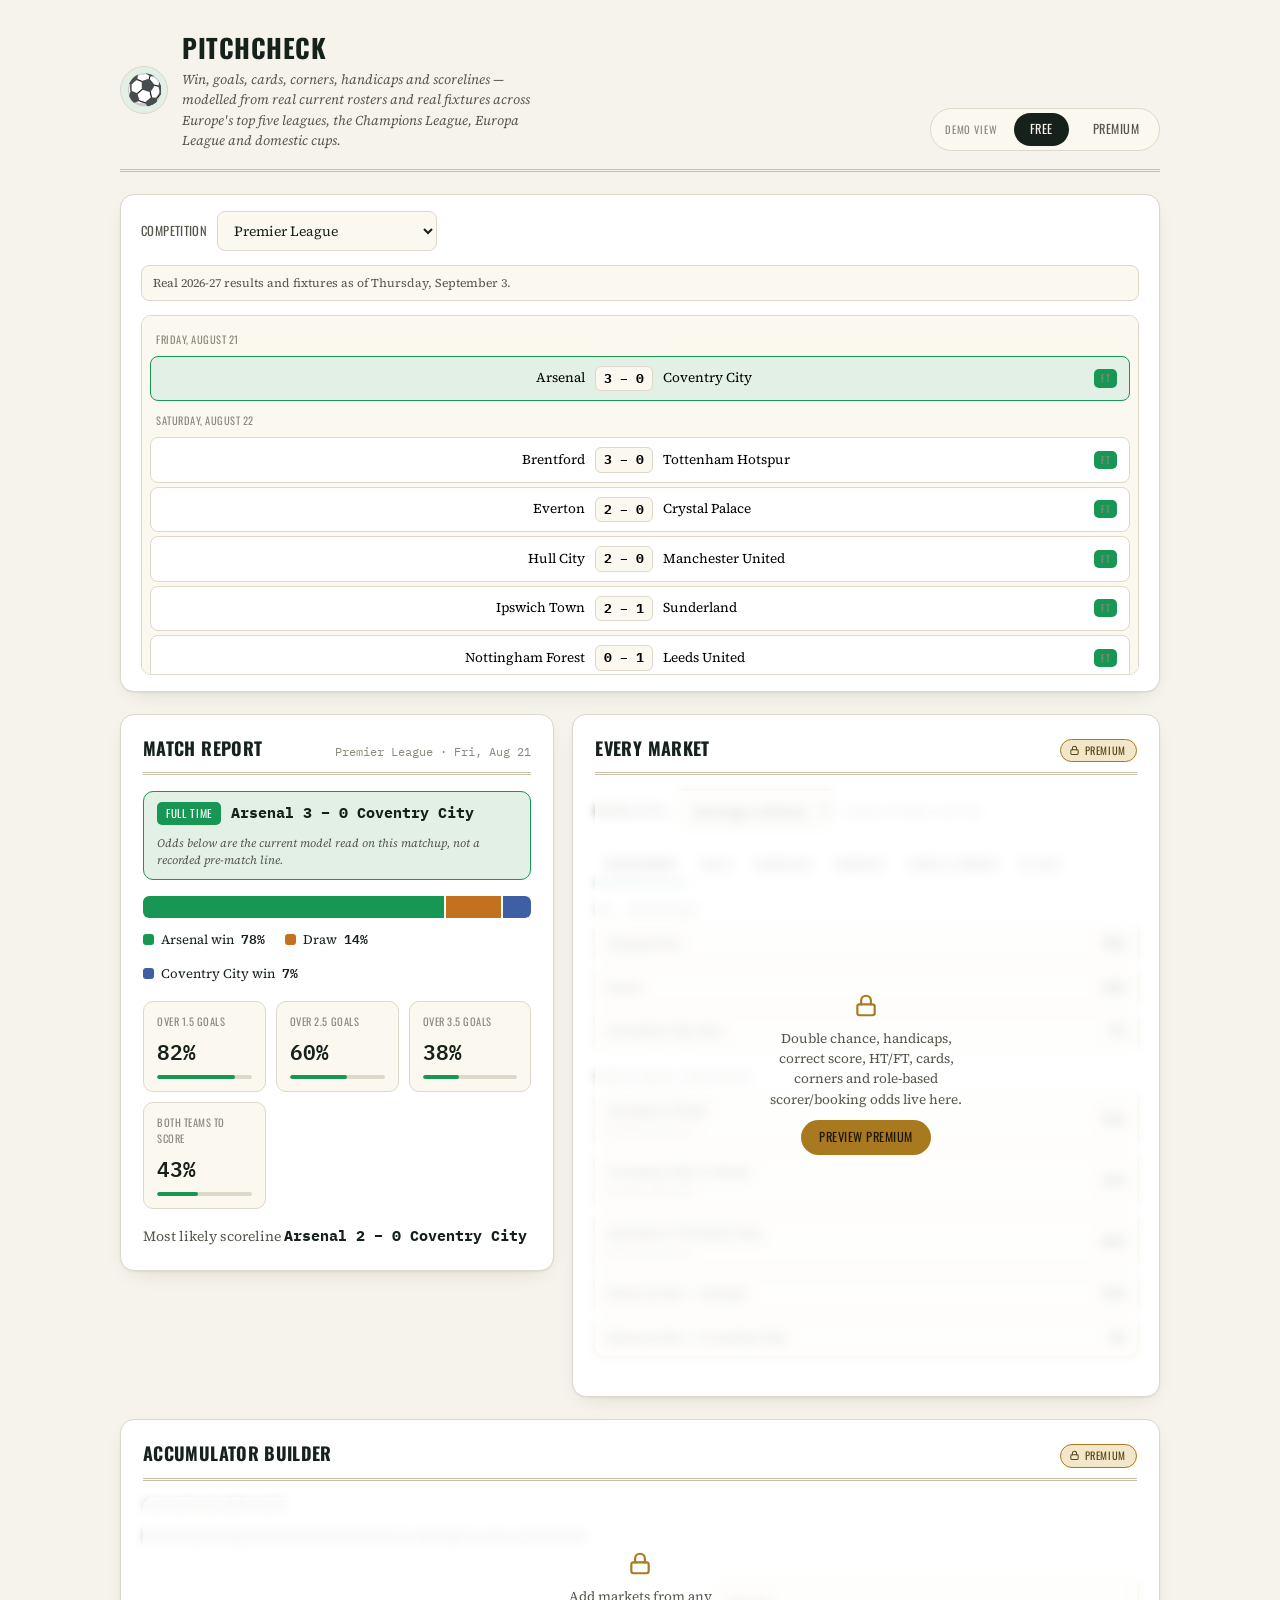
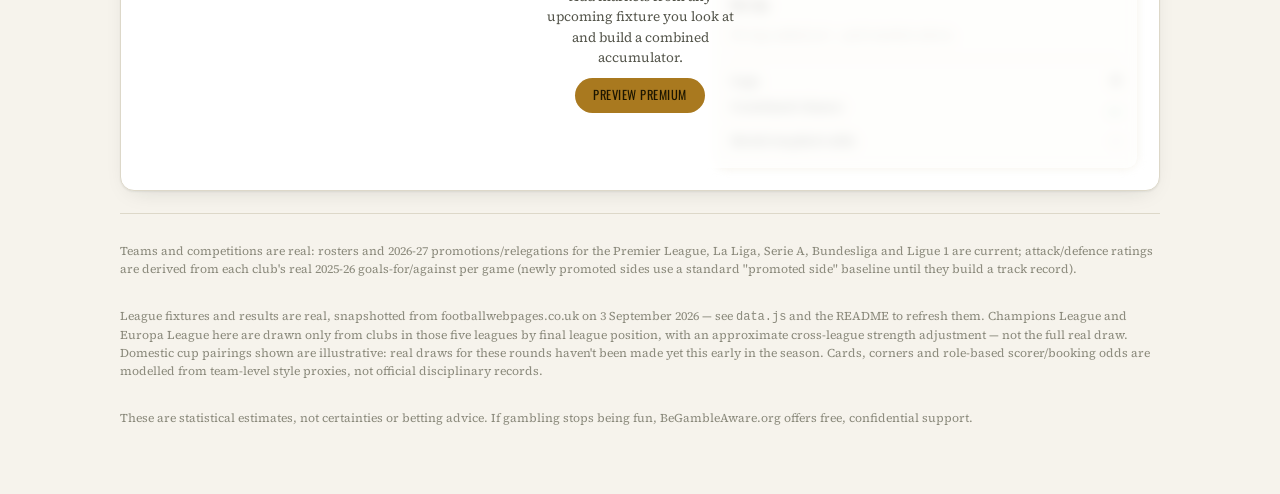
==== index.html @ 79cfc716 "Add files via upload" ====
<!doctype html>
<html lang="en">
<head>
<meta charset="utf-8">
<meta name="viewport" content="width=device-width, initial-scale=1">
<title>PitchCheck — real fixtures, modelled odds</title>
<meta name="description" content="Win, goals, cards, corners, handicaps and scorelines modelled on real current rosters and real fixtures across Europe's top five leagues, the Champions League, Europa League and domestic cups.">
<link rel="icon" href="data:image/svg+xml,<svg xmlns=%22http://www.w3.org/2000/svg%22 viewBox=%220 0 100 100%22><text y=%22.9em%22 font-size=%2290%22>⚽</text></svg>">
<link rel="stylesheet" href="styles.css">
</head>
<body>
<div class="page" data-tier="free">

  <header class="masthead">
    <div class="brand">
      <span class="brand-mark" aria-hidden="true">⚽</span>
      <div>
        <h1>PitchCheck</h1>
        <p class="tagline">Win, goals, cards, corners, handicaps and scorelines — modelled from real current rosters and real fixtures across Europe's top five leagues, the Champions League, Europa League and domestic cups.</p>
      </div>
    </div>
    <div class="tier-toggle" role="group" aria-label="Demo view">
      <span class="tier-toggle-label">Demo view</span>
      <button class="tier-btn" data-set-tier="free" aria-pressed="true">Free</button>
      <button class="tier-btn" data-set-tier="premium" aria-pressed="false">Premium</button>
    </div>
  </header>

  <section class="picker">
    <div class="comp-row">
      <label for="compSelect">Competition</label>
      <select class="comp-select" id="compSelect"></select>
    </div>
    <div class="comp-note" id="compNote"></div>

    <div id="matchListWrap">
      <div class="match-list" id="matchList"></div>
    </div>

    <div id="teamPickWrap">
      <div class="matchup-row">
        <select class="team-select" id="homeSelect"></select>
        <span class="vs-mark">vs</span>
        <select class="team-select" id="awaySelect"></select>
        <button class="swap-btn" id="swapBtn" type="button" aria-label="Swap home and away">
          <svg viewBox="0 0 24 24" fill="none" stroke="currentColor" stroke-width="2" stroke-linecap="round" stroke-linejoin="round"><path d="M7 7h13l-4-4M17 17H4l4 4"/></svg>
        </button>
      </div>
      <div class="rivalry-row" id="rivalryRow"></div>
    </div>
  </section>

  <main class="layout">
    <section class="panel panel-free" aria-labelledby="free-heading">
      <div class="panel-head">
        <h2 id="free-heading">Match Report</h2>
        <span class="panel-sub" id="freeSub"></span>
      </div>

      <div class="result-banner" id="resultBanner"></div>

      <div class="wdl-bar" id="wdlBar"></div>
      <ul class="wdl-legend" id="wdlLegend"></ul>

      <div class="stat-tiles" id="goalsTiles"></div>

      <p class="likely-score">Most likely scoreline <strong id="likelyScore">—</strong></p>
    </section>

    <section class="panel panel-premium" aria-labelledby="premium-heading">
      <div class="panel-head">
        <h2 id="premium-heading">Every Market</h2>
        <span class="badge-premium">
          <svg viewBox="0 0 24 24" fill="none" stroke="currentColor" stroke-width="2.2" stroke-linecap="round" stroke-linejoin="round"><rect x="4" y="10.5" width="16" height="10" rx="2"/><path d="M7.5 10.5V7a4.5 4.5 0 0 1 9 0v3.5"/></svg>
          Premium
        </span>
      </div>

      <div class="gate-wrap">
        <div class="gate-overlay">
          <svg viewBox="0 0 24 24" fill="none" stroke="currentColor" stroke-width="2" stroke-linecap="round" stroke-linejoin="round"><rect x="4" y="10.5" width="16" height="10" rx="2"/><path d="M7.5 10.5V7a4.5 4.5 0 0 1 9 0v3.5"/></svg>
          <p>Double chance, handicaps, correct score, HT/FT, cards, corners and role-based scorer/booking odds live here.</p>
          <button class="tier-btn" data-set-tier="premium" aria-pressed="false">Preview premium</button>
        </div>

        <div class="gate-content">
          <div class="field-row">
            <label for="refSelect">Referee style</label>
            <select id="refSelect"></select>
            <span class="ref-hint" id="refHint"></span>
          </div>

          <div class="market-tabs" id="marketTabs" role="tablist"></div>

          <div class="market-panel active" data-panel="result">
            <p class="section-label">1X2 — match result</p>
            <ul class="mini-list" id="mrResult"></ul>
            <p class="section-label">Double chance &amp; draw no bet</p>
            <ul class="mini-list" id="mrDouble"></ul>
          </div>

          <div class="market-panel" data-panel="goals">
            <p class="section-label">Total goals</p>
            <p class="section-note">Under X.5 is 100% minus the Over figure shown.</p>
            <ul class="mini-list" id="mrGoals"></ul>
            <p class="section-label">Both teams to score</p>
            <ul class="mini-list" id="mrBtts"></ul>
            <p class="section-label">Team &amp; clean-sheet markets</p>
            <ul class="mini-list" id="mrTeamGoals"></ul>
          </div>

          <div class="market-panel" data-panel="scorelines">
            <p class="section-label">Correct score</p>
            <ol class="score-list" id="scoreList"></ol>
            <p class="section-label">Half-time / full-time</p>
            <table class="data-table" id="htftTable"></table>
            <p class="section-label">Scoreline grid</p>
            <div class="heatmap" id="heatmap"></div>
          </div>

          <div class="market-panel" data-panel="handicap">
            <p class="section-label">Asian handicap — home team line</p>
            <table class="data-table" id="hcapTable"></table>
          </div>

          <div class="market-panel" data-panel="cardscorners">
            <p class="section-label">Match cards</p>
            <div class="stat-tiles" id="cardsTiles"></div>
            <p class="section-label">Match corners</p>
            <div class="stat-tiles" id="cornersTiles"></div>
          </div>

          <div class="market-panel" data-panel="players">
            <p class="section-label">By role</p>
            <p class="section-note">Modelled per position from each side's expected goals and cards — not tied to named individuals.</p>
            <table class="data-table">
              <thead><tr><th>Role</th><th>Team</th><th style="text-align:right;">To score</th><th style="text-align:right;">Booked</th></tr></thead>
              <tbody id="playersBody"></tbody>
            </table>
          </div>
        </div>
      </div>
    </section>
  </main>

  <section class="panel acca" aria-labelledby="acca-heading">
    <div class="panel-head">
      <h2 id="acca-heading">Accumulator Builder</h2>
      <span class="badge-premium">
        <svg viewBox="0 0 24 24" fill="none" stroke="currentColor" stroke-width="2.2" stroke-linecap="round" stroke-linejoin="round"><rect x="4" y="10.5" width="16" height="10" rx="2"/><path d="M7.5 10.5V7a4.5 4.5 0 0 1 9 0v3.5"/></svg>
        Premium
      </span>
    </div>

    <div class="gate-wrap">
      <div class="gate-overlay">
        <svg viewBox="0 0 24 24" fill="none" stroke="currentColor" stroke-width="2" stroke-linecap="round" stroke-linejoin="round"><rect x="4" y="10.5" width="16" height="10" rx="2"/><path d="M7.5 10.5V7a4.5 4.5 0 0 1 9 0v3.5"/></svg>
        <p>Add markets from any upcoming fixture you look at and build a combined accumulator.</p>
        <button class="tier-btn" data-set-tier="premium" aria-pressed="false">Preview premium</button>
      </div>

      <div class="gate-content">
        <p class="section-label" id="accaCurrentLabel">Add from the current matchup</p>
        <p class="acca-played-notice" id="accaPlayedNotice"></p>
        <div class="acca-add-row" id="accaMarkets"></div>
        <div class="acca-layout">
          <div></div>
          <div class="slip">
            <h4>Bet slip</h4>
            <ul class="slip-legs" id="slipLegs"><li class="empty">No legs added yet — pick markets above.</li></ul>
            <div class="slip-result">
              <div class="row"><span>Legs</span><span class="v mono" id="slipCount">0</span></div>
              <div class="row big"><span>Combined chance</span><span class="v mono" id="slipCombined">—</span></div>
              <div class="row"><span>Model-implied odds</span><span class="v mono" id="slipOdds">—</span></div>
            </div>
            <p class="slip-note" id="slipNote">Two or more legs from the same match aren't independent events — treat the combined figure as indicative only.</p>
          </div>
        </div>
      </div>
    </div>
  </section>

  <footer class="site-footer">
    <p>Teams and competitions are real: rosters and 2026-27 promotions/relegations for the Premier League, La Liga, Serie A, Bundesliga and Ligue 1 are current; attack/defence ratings are derived from each club's real 2025-26 goals-for/against per game (newly promoted sides use a standard "promoted side" baseline until they build a track record).</p>
    <p>League fixtures and results are real, snapshotted from footballwebpages.co.uk on 3 September 2026 — see <code>data.js</code> and the README to refresh them. Champions League and Europa League here are drawn only from clubs in those five leagues by final league position, with an approximate cross-league strength adjustment — not the full real draw. Domestic cup pairings shown are illustrative: real draws for these rounds haven't been made yet this early in the season. Cards, corners and role-based scorer/booking odds are modelled from team-level style proxies, not official disciplinary records.</p>
    <p>These are statistical estimates, not certainties or betting advice. If gambling stops being fun, BeGambleAware.org offers free, confidential support.</p>
  </footer>

</div>

<script src="data.js"></script>
<script src="app.js"></script>
</body>
</html>
---- styles.css ----
@import url('https://fonts.googleapis.com/css2?family=Oswald:wght@400;500;600;700&family=Source+Serif+4:ital,wght@0,400;0,600;1,400&family=IBM+Plex+Mono:wght@400;500;600&display=swap');

:root{
  color-scheme: light;
  --bg: #F6F3EC;
  --surface: #FFFFFF;
  --surface-2: #FBF8F0;
  --ink: #17211B;
  --ink-secondary: #55564C;
  --ink-muted: #8B8A7C;
  --hairline: #DDD8C9;
  --hairline-strong: #C7C1AC;
  --accent: #189653;
  --accent-tint: #E2F0E6;
  --draw: #C4711F;
  --away: #3E5FA3;
  --premium: #A9791F;
  --premium-tint: #F3E7C9;
  --premium-ink: #5B4415;
  --heat-lo: #EEF6EE;
  --heat-hi: #1F6B44;
  --shadow: 0 1px 2px rgba(23,33,27,0.06), 0 8px 24px -12px rgba(23,33,27,0.18);
  --focus: #1F6B44;
}
@media (prefers-color-scheme: dark){
  :root:not([data-theme="light"]){
    color-scheme: dark;
    --bg: #14170F;
    --surface: #1B1F17;
    --surface-2: #20251A;
    --ink: #F3F1E6;
    --ink-secondary: #C7C4B2;
    --ink-muted: #8F8D7E;
    --hairline: #33372B;
    --hairline-strong: #454A38;
    --accent: #2AA167;
    --accent-tint: #1D3323;
    --draw: #CE7A2E;
    --away: #6E90D6;
    --premium: #D9A64B;
    --premium-tint: #2E2712;
    --premium-ink: #EAD08C;
    --heat-lo: #1E3324;
    --heat-hi: #86E0A8;
    --shadow: 0 1px 2px rgba(0,0,0,0.4), 0 8px 24px -12px rgba(0,0,0,0.6);
    --focus: #6FDB9B;
  }
}
:root[data-theme="dark"]{
  color-scheme: dark;
  --bg: #14170F;
  --surface: #1B1F17;
  --surface-2: #20251A;
  --ink: #F3F1E6;
  --ink-secondary: #C7C4B2;
  --ink-muted: #8F8D7E;
  --hairline: #33372B;
  --hairline-strong: #454A38;
  --accent: #2AA167;
  --accent-tint: #1D3323;
  --draw: #CE7A2E;
  --away: #6E90D6;
  --premium: #D9A64B;
  --premium-tint: #2E2712;
  --premium-ink: #EAD08C;
  --heat-lo: #1E3324;
  --heat-hi: #86E0A8;
  --shadow: 0 1px 2px rgba(0,0,0,0.4), 0 8px 24px -12px rgba(0,0,0,0.6);
  --focus: #6FDB9B;
}

*{box-sizing:border-box;}
html,body{ background: var(--bg); }
body{
  color: var(--ink);
  font-family: 'Source Serif 4', Georgia, 'Times New Roman', serif;
  line-height: 1.5;
  margin: 0;
}
.mono{
  font-family: 'IBM Plex Mono', ui-monospace, SFMono-Regular, Menlo, monospace;
  font-variant-numeric: tabular-nums;
}
h1,h2,h3, .display{
  font-family: 'Oswald', 'Arial Narrow', sans-serif;
  text-transform: uppercase;
  letter-spacing: 0.02em;
  text-wrap: balance;
  color: var(--ink);
  margin: 0;
}
button, select{ font: inherit; }
a{ color: var(--accent); }

.page{
  max-width: 1080px;
  margin: 0 auto;
  padding: 28px 20px 56px;
  display: flex;
  flex-direction: column;
  gap: 22px;
}

/* ---------- Masthead ---------- */
.masthead{
  display:flex;
  justify-content: space-between;
  align-items: flex-end;
  gap: 20px;
  flex-wrap: wrap;
  padding-bottom: 18px;
  border-bottom: 3px double var(--hairline-strong);
}
.brand{ display:flex; align-items:center; gap:14px; }
.brand-mark{
  font-size: 30px;
  line-height:1;
  width: 48px; height:48px;
  border-radius: 50%;
  background: var(--accent-tint);
  display:grid; place-items:center;
  border: 1.5px solid var(--hairline);
}
.brand h1{ font-size: 26px; font-weight:700; }
.tagline{
  margin: 3px 0 0;
  font-size: 13.5px;
  color: var(--ink-secondary);
  font-style: italic;
  max-width: 50ch;
}

.tier-toggle{
  display:flex; align-items:center; gap:8px;
  background: var(--surface-2);
  border: 1px solid var(--hairline);
  border-radius: 999px;
  padding: 4px;
}
.tier-toggle-label{
  font-family:'Oswald', sans-serif;
  font-size: 10.5px;
  letter-spacing: 0.08em;
  text-transform: uppercase;
  color: var(--ink-muted);
  padding: 0 8px 0 10px;
}
.tier-btn{
  border: none;
  background: transparent;
  color: var(--ink-secondary);
  padding: 7px 16px;
  border-radius: 999px;
  font-family: 'Oswald', sans-serif;
  font-size: 12.5px;
  letter-spacing: 0.04em;
  text-transform: uppercase;
  cursor: pointer;
}
.tier-btn[aria-pressed="true"]{
  background: var(--ink);
  color: var(--bg);
}
.tier-btn:focus-visible, button:focus-visible, select:focus-visible{
  outline: 2px solid var(--focus);
  outline-offset: 2px;
}

/* ---------- Competition & matchup picker ---------- */
.picker{
  background: var(--surface);
  border: 1px solid var(--hairline);
  border-radius: 14px;
  padding: 16px 20px;
  box-shadow: var(--shadow);
  display: flex;
  flex-direction: column;
  gap: 14px;
}
.comp-row{ display:flex; align-items:center; gap:10px; flex-wrap:wrap; }
.comp-row label{ font-size:12.5px; color:var(--ink-secondary); font-family:'Oswald',sans-serif; text-transform:uppercase; letter-spacing:.03em; }
.comp-select{
  background: var(--surface-2);
  border: 1px solid var(--hairline);
  color: var(--ink);
  border-radius: 8px;
  padding: 8px 12px;
  font-size: 14px;
  min-width: 220px;
}
.comp-note{
  font-size: 12px; color: var(--ink-secondary); background: var(--surface-2);
  border: 1px solid var(--hairline); border-radius: 8px; padding: 8px 11px;
  display:none;
}
.comp-note.show{ display:block; }

/* ---------- Real match list ---------- */
.match-list{
  display:flex; flex-direction:column; gap:4px;
  max-height: 360px; overflow-y:auto;
  border: 1px solid var(--hairline); border-radius: 10px; padding: 8px;
  background: var(--surface-2);
}
.match-date-head{
  font-family:'Oswald',sans-serif; font-size:10.5px; text-transform:uppercase;
  letter-spacing:.05em; color:var(--ink-muted); padding: 8px 6px 4px;
}
.today-divider{
  font-family:'Oswald',sans-serif; font-size:10.5px; text-transform:uppercase;
  letter-spacing:.08em; color: var(--accent); text-align:center;
  padding: 4px 0; margin: 2px 0;
  border-top: 1px dashed var(--hairline-strong); border-bottom: 1px dashed var(--hairline-strong);
}
.match-row{
  display:grid; grid-template-columns: 1fr auto 1fr auto;
  align-items:center; gap: 10px;
  background: var(--surface); border: 1px solid var(--hairline); border-radius: 8px;
  padding: 9px 12px; cursor:pointer; text-align:left; width:100%;
  font-size: 13.5px;
}
.match-row.active{ border-color: var(--accent); background: var(--accent-tint); }
.match-row .match-team.home{ text-align:right; }
.match-row .match-team.away{ text-align:left; }
.match-row .match-score{
  font-family:'IBM Plex Mono',monospace; font-weight:700; font-size:13px;
  background: var(--surface-2); border:1px solid var(--hairline); border-radius:6px; padding:2px 8px;
}
.match-row .match-kickoff{
  font-family:'IBM Plex Mono',monospace; font-size:11.5px; color:var(--ink-muted);
  border:1px solid var(--hairline); border-radius:6px; padding:2px 8px;
}
.match-row .ft-pill{
  font-family:'Oswald',sans-serif; font-size:9.5px; letter-spacing:.05em;
  color: var(--ink-muted); justify-self:end;
}

.matchup-row{ display:flex; align-items:center; gap:10px; flex-wrap:wrap; }
.team-select{
  background: var(--surface-2);
  border: 1.5px solid var(--hairline);
  color: var(--ink);
  border-radius: 10px;
  padding: 9px 12px;
  font-size: 15px;
  font-family:'Oswald',sans-serif;
  flex: 1 1 220px;
  min-width: 160px;
}
.vs-mark{ font-family:'Oswald',sans-serif; font-size:12px; color:var(--ink-muted); flex:0 0 auto; }
.swap-btn{
  border: 1.5px solid var(--hairline);
  background: var(--surface-2);
  color: var(--ink);
  border-radius: 999px;
  width: 34px; height: 34px;
  display:grid; place-items:center;
  cursor:pointer; flex:0 0 auto;
}
.swap-btn svg{ width:15px; height:15px; }

.rivalry-row{ display:flex; align-items:center; gap:8px; flex-wrap:wrap; }
.rivalry-row .r-label{ font-size:11.5px; color:var(--ink-muted); font-family:'Oswald',sans-serif; text-transform:uppercase; letter-spacing:.04em; }
.rivalry-chip{
  border: 1px solid var(--hairline);
  background: var(--surface-2);
  color: var(--ink-secondary);
  border-radius: 999px;
  padding: 5px 12px;
  font-size: 12px;
  cursor:pointer;
}
.rivalry-chip:hover{ border-color: var(--accent); color: var(--ink); }

/* ---------- Layout / panels ---------- */
.layout{
  display:grid;
  grid-template-columns: 0.85fr 1.15fr;
  gap: 18px;
  align-items: start;
}
@media (max-width: 860px){ .layout{ grid-template-columns: 1fr; } }

.panel{
  background: var(--surface);
  border: 1px solid var(--hairline);
  border-radius: 14px;
  padding: 20px 22px 22px;
  box-shadow: var(--shadow);
}
.panel-head{
  display:flex; align-items:baseline; justify-content:space-between; gap:10px;
  padding-bottom: 10px;
  border-bottom: 3px double var(--hairline-strong);
  margin-bottom: 16px;
}
.panel-head h2{ font-size: 18px; }
.panel-sub{ font-size: 12px; color: var(--ink-muted); font-family:'IBM Plex Mono', monospace; white-space:nowrap; }

.badge-premium{
  display:inline-flex; align-items:center; gap:5px;
  background: var(--premium-tint);
  color: var(--premium-ink);
  border: 1px solid var(--premium);
  border-radius: 999px;
  padding: 3px 10px 3px 8px;
  font-family:'Oswald', sans-serif;
  font-size: 10.5px;
  letter-spacing: 0.06em;
  text-transform: uppercase;
}
.badge-premium svg{ width:11px; height:11px; }

.panel-premium{ border-color: var(--hairline); }
[data-tier="premium"] .panel-premium{ border-color: var(--premium); }

.result-banner{
  display:none; align-items:center; gap:10px; flex-wrap:wrap;
  background: var(--accent-tint); border: 1px solid var(--accent);
  border-radius: 10px; padding: 10px 13px; margin-bottom: 16px;
}
.result-banner.show{ display:flex; }
.ft-pill{
  font-family:'Oswald',sans-serif; font-size:10px; letter-spacing:.06em; text-transform:uppercase;
  background: var(--accent); color:#fff; border-radius:5px; padding:2px 7px;
}
.ft-pill.big{ font-size:11px; padding:3px 9px; }
.rb-score{ font-weight:700; font-size:14.5px; }
.rb-note{ font-size:11.5px; color:var(--ink-secondary); font-style:italic; flex-basis:100%; }

/* ---------- W/D/L bar ---------- */
.wdl-bar{
  display:flex;
  gap: 2px;
  height: 22px;
  border-radius: 6px;
  overflow: hidden;
  margin-bottom: 12px;
}
.wdl-seg{ height:100%; }
.wdl-seg.home{ background: var(--accent); border-radius: 5px 0 0 5px; }
.wdl-seg.draw{ background: var(--draw); }
.wdl-seg.away{ background: var(--away); border-radius: 0 5px 5px 0; }

.wdl-legend{
  list-style:none; margin:0; padding:0;
  display:flex; flex-wrap:wrap; gap: 14px 20px;
  margin-bottom: 18px;
}
.wdl-legend li{ display:flex; align-items:center; gap:7px; font-size: 13px; }
.swatch{ width:11px; height:11px; border-radius:3px; flex:0 0 auto; }
.swatch.home{ background:var(--accent); } .swatch.draw{ background:var(--draw); } .swatch.away{ background:var(--away); }
.wdl-legend .pct{ margin-left:auto; font-weight:600; color:var(--ink); }

/* ---------- Stat tiles ---------- */
.stat-tiles{
  display:grid;
  grid-template-columns: repeat(auto-fit, minmax(112px,1fr));
  gap: 10px;
  margin-bottom: 16px;
}
.stat-tile{
  background: var(--surface-2);
  border: 1px solid var(--hairline);
  border-radius: 10px;
  padding: 12px 13px;
}
.stat-tile .label{
  font-size: 10.5px;
  letter-spacing: 0.05em;
  text-transform: uppercase;
  color: var(--ink-muted);
  font-family:'Oswald', sans-serif;
  margin-bottom: 6px;
}
.stat-tile .value{
  font-family:'IBM Plex Mono', monospace;
  font-size: 21px;
  font-weight:600;
  font-variant-numeric: tabular-nums;
}
.stat-tile .meter{
  height: 4px; border-radius:2px;
  background: var(--hairline);
  margin-top: 8px;
  overflow:hidden;
}
.stat-tile .meter > i{ display:block; height:100%; background: var(--accent); border-radius:2px; }
.stat-tile.premium-hue .meter > i{ background: var(--premium); }

.likely-score{ font-size: 14px; color: var(--ink-secondary); margin: 0; }
.likely-score strong{ font-family:'IBM Plex Mono',monospace; color:var(--ink); font-size:15px; }

/* ---------- Gating ---------- */
.gate-wrap{ position: relative; }
.gate-overlay{
  position:absolute; inset:0;
  display:none;
  flex-direction:column; align-items:center; justify-content:center;
  text-align:center; gap:10px;
  background: color-mix(in srgb, var(--surface) 78%, transparent);
  backdrop-filter: blur(5px);
  border-radius: 10px;
  padding: 24px;
  z-index: 2;
}
[data-tier="free"] .gate-overlay{ display:flex; }
[data-tier="free"] .gate-content{ filter: blur(4px); pointer-events:none; user-select:none; }
.gate-overlay svg{ width:26px; height:26px; color: var(--premium); }
.gate-overlay p{ max-width: 30ch; font-size: 13.5px; color: var(--ink-secondary); margin:0; }
.gate-overlay .tier-btn{
  background: var(--premium); color:#fff; padding:8px 18px;
}
[data-theme="dark"] .gate-overlay .tier-btn, :root:not([data-theme="light"]) .gate-overlay .tier-btn{ color: #1B1500; }

.field-row{ display:flex; align-items:center; gap:10px; margin-bottom:16px; flex-wrap:wrap; }
.field-row label{ font-size:12.5px; color:var(--ink-secondary); font-family:'Oswald',sans-serif; text-transform:uppercase; letter-spacing:.03em; }
select{
  background: var(--surface-2);
  border: 1px solid var(--hairline);
  color: var(--ink);
  border-radius: 8px;
  padding: 7px 10px;
}
.ref-hint{ font-size:11.5px; color:var(--ink-muted); }

/* ---------- Market tabs ---------- */
.market-tabs{
  display:flex; gap:2px; overflow-x:auto;
  margin-bottom:16px; border-bottom:1px solid var(--hairline);
}
.market-tab{
  flex:0 0 auto; background:transparent; border:none;
  border-bottom:2px solid transparent;
  color:var(--ink-secondary); padding:8px 11px 9px;
  font-family:'Oswald',sans-serif; font-size:11.5px;
  text-transform:uppercase; letter-spacing:.04em; cursor:pointer;
  white-space:nowrap;
}
.market-tab[aria-selected="true"]{ color:var(--ink); border-bottom-color:var(--accent); }
.market-panel{ display:none; }
.market-panel.active{ display:block; }

.section-label{
  font-size: 11px; text-transform:uppercase; letter-spacing:.06em;
  color: var(--ink-muted); font-family:'Oswald',sans-serif;
  margin: 4px 0 8px;
}
.section-note{ font-size:12px; color:var(--ink-muted); margin:-4px 0 10px; font-style:italic; }

.mini-list{ list-style:none; margin:0 0 18px; padding:0; display:flex; flex-direction:column; gap:6px; }
.mini-list li{
  display:flex; justify-content:space-between; align-items:center; gap:10px;
  font-size:13px; padding:8px 11px; background:var(--surface-2);
  border:1px solid var(--hairline); border-radius:8px;
}
.mini-list li .v{ font-family:'IBM Plex Mono',monospace; font-weight:600; white-space:nowrap; }
.mini-list li .sub{ display:block; color:var(--ink-muted); font-size:11px; font-style:italic; margin-top:1px; }

/* ---------- Data tables ---------- */
.data-table{ width:100%; border-collapse:collapse; font-size: 12.5px; margin-bottom: 18px; }
.data-table th{
  text-align:left; font-family:'Oswald',sans-serif; font-size:10.5px;
  text-transform:uppercase; letter-spacing:.05em; color:var(--ink-muted);
  padding: 0 8px 6px 0; border-bottom: 1px solid var(--hairline);
  font-weight: 500;
}
.data-table td{ padding: 7px 8px 7px 0; border-bottom: 1px solid var(--hairline); font-family:'IBM Plex Mono',monospace; }
.data-table td.pct, .data-table td.num{ text-align:right; font-weight:600; }
.data-table td.center{ text-align:center; }
.data-table td.hi{ background: var(--accent-tint); font-weight:700; border-radius:4px; }
.pos-tag{
  font-family:'IBM Plex Mono',monospace; font-size:10px;
  color: var(--ink-muted); background:var(--surface-2);
  border:1px solid var(--hairline); border-radius:4px; padding:1px 5px;
}

/* ---------- Correct-score list ---------- */
.score-list{ list-style:none; margin:0 0 18px; padding:0; display:flex; flex-direction:column; gap:5px; }
.score-list li{ display:flex; align-items:center; gap:10px; font-size:13px; padding: 4px 0; }
.score-list .rank{ width:15px; color:var(--ink-muted); font-family:'IBM Plex Mono',monospace; font-size:11px; }
.score-list .sc{ font-family:'IBM Plex Mono',monospace; font-weight:600; width:44px; }
.score-list .bar{ flex:1; height:6px; background:var(--hairline); border-radius:3px; overflow:hidden; }
.score-list .bar > i{ display:block; height:100%; background:var(--accent); }
.score-list .p{ width:42px; text-align:right; font-family:'IBM Plex Mono',monospace; color:var(--ink-secondary); }

/* ---------- Heatmap ---------- */
.heatmap-wrap{ margin-bottom: 6px; }
.heatmap{
  display:grid;
  grid-template-columns: 26px repeat(5, 1fr);
  gap: 2px;
  max-width: 320px;
}
.hm-cell, .hm-axis{
  aspect-ratio: 1;
  display:grid; place-items:center;
  font-family:'IBM Plex Mono',monospace;
  font-size: 10.5px;
  border-radius: 4px;
}
.hm-axis{ color: var(--ink-muted); font-size: 10px; background:transparent; }
.hm-corner{ background:transparent; }

/* ---------- Acca ---------- */
.acca-add-row{ display:flex; flex-wrap:wrap; gap:7px; margin-bottom: 16px; }
.market-btn{
  border: 1px solid var(--hairline);
  background: var(--surface-2);
  color: var(--ink);
  border-radius: 999px;
  padding: 7px 13px;
  font-size: 12.5px;
  cursor:pointer;
  display:flex; align-items:center; gap:6px;
}
.market-btn .p{ color: var(--ink-muted); font-family:'IBM Plex Mono',monospace; font-size:11.5px; }
.market-btn[aria-pressed="true"]{ background: var(--accent); border-color:var(--accent); color:#fff; }
.market-btn[aria-pressed="true"] .p{ color: rgba(255,255,255,0.8); }

.acca-played-notice{ font-size:13px; color:var(--ink-secondary); font-style:italic; display:none; margin-bottom:16px; }
.acca-played-notice.show{ display:block; }

.acca-layout{ display:grid; grid-template-columns: 1.3fr 1fr; gap: 22px; }
@media (max-width: 780px){ .acca-layout{ grid-template-columns: 1fr; } }

.slip{
  background: var(--surface-2);
  border: 1px solid var(--hairline);
  border-radius: 12px;
  padding: 16px;
  display:flex; flex-direction:column; gap:12px;
  position: sticky; top: 12px;
}
.slip h4{ font-family:'Oswald',sans-serif; font-size:13px; color:var(--ink-secondary); margin:0; font-weight:500; }
.slip-legs{ list-style:none; margin:0; padding:0; display:flex; flex-direction:column; gap:8px; min-height: 20px; }
.slip-legs .empty{ font-size:12.5px; color:var(--ink-muted); font-style:italic; }
.slip-leg{
  display:flex; align-items:center; gap:8px;
  background: var(--surface); border:1px solid var(--hairline); border-radius:8px;
  padding: 7px 9px; font-size: 12.5px;
}
.slip-leg .txt{ flex:1; }
.slip-leg .p{ font-family:'IBM Plex Mono',monospace; color:var(--ink-muted); }
.slip-leg button{
  border:none; background:transparent; color:var(--ink-muted); cursor:pointer; font-size:15px; line-height:1; padding:2px;
}
.slip-result{ border-top: 1px solid var(--hairline); padding-top:12px; display:flex; flex-direction:column; gap:6px; }
.slip-result .row{ display:flex; justify-content:space-between; font-size:13px; }
.slip-result .row .v{ font-family:'IBM Plex Mono',monospace; font-weight:600; }
.slip-result .row.big .v{ font-size:19px; color:var(--accent); }
.slip-note{ font-size:11px; color:var(--ink-muted); display:none; }
.slip-note.show{ display:block; }

/* ---------- Footer ---------- */
.site-footer{
  border-top: 1px solid var(--hairline);
  padding-top: 16px;
  font-size: 12px;
  color: var(--ink-muted);
  display:flex; flex-direction:column; gap:5px;
}

@media (prefers-reduced-motion: reduce){
  *{ transition: none !important; animation: none !important; }
}
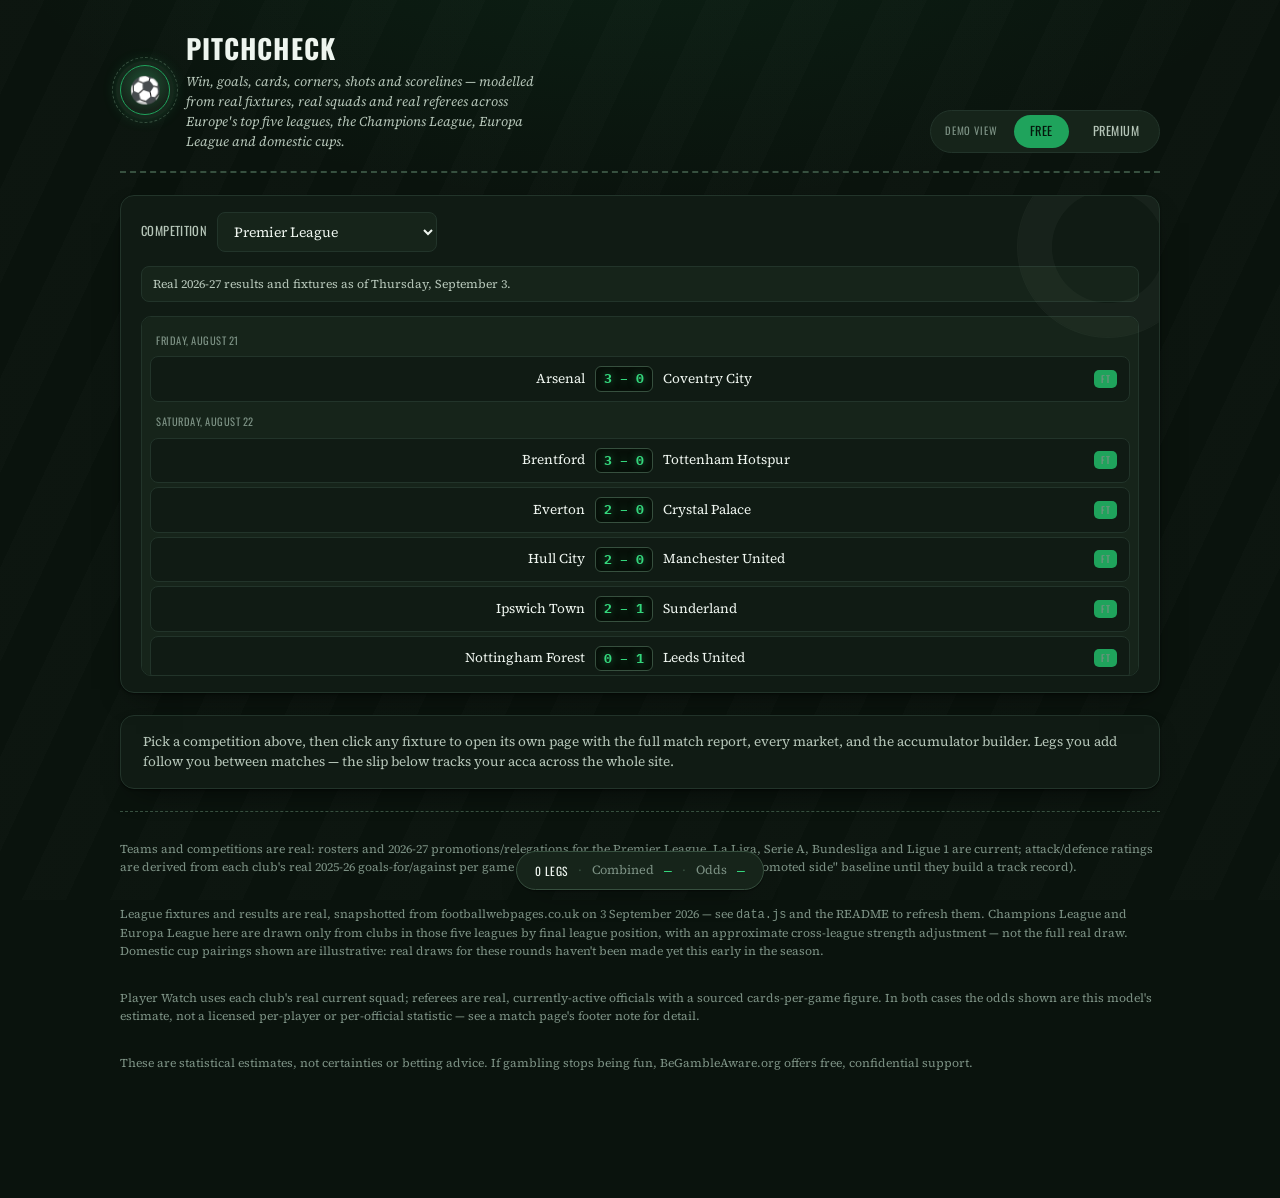
==== commit a3dabf48: "Add files via upload" ====
--- a/index.html
+++ b/index.html
@@ -4,7 +4,7 @@
 <meta charset="utf-8">
 <meta name="viewport" content="width=device-width, initial-scale=1">
 <title>PitchCheck — real fixtures, modelled odds</title>
-<meta name="description" content="Win, goals, cards, corners, handicaps and scorelines modelled on real current rosters and real fixtures across Europe's top five leagues, the Champions League, Europa League and domestic cups.">
+<meta name="description" content="Win, goals, cards, corners, shots and scorelines modelled on real current rosters, real referees and real fixtures across Europe's top five leagues, the Champions League, Europa League and domestic cups.">
 <link rel="icon" href="data:image/svg+xml,<svg xmlns=%22http://www.w3.org/2000/svg%22 viewBox=%220 0 100 100%22><text y=%22.9em%22 font-size=%2290%22>⚽</text></svg>">
 <link rel="stylesheet" href="styles.css">
 </head>
@@ -16,7 +16,7 @@
       <span class="brand-mark" aria-hidden="true">⚽</span>
       <div>
         <h1>PitchCheck</h1>
-        <p class="tagline">Win, goals, cards, corners, handicaps and scorelines — modelled from real current rosters and real fixtures across Europe's top five leagues, the Champions League, Europa League and domestic cups.</p>
+        <p class="tagline">Win, goals, cards, corners, shots and scorelines — modelled from real fixtures, real squads and real referees across Europe's top five leagues, the Champions League, Europa League and domestic cups.</p>
       </div>
     </div>
     <div class="tier-toggle" role="group" aria-label="Demo view">
@@ -45,150 +45,32 @@
         <button class="swap-btn" id="swapBtn" type="button" aria-label="Swap home and away">
           <svg viewBox="0 0 24 24" fill="none" stroke="currentColor" stroke-width="2" stroke-linecap="round" stroke-linejoin="round"><path d="M7 7h13l-4-4M17 17H4l4 4"/></svg>
         </button>
+        <button class="cta-btn" id="freePickGo" type="button">View odds →</button>
       </div>
       <div class="rivalry-row" id="rivalryRow"></div>
     </div>
   </section>
 
-  <main class="layout">
-    <section class="panel panel-free" aria-labelledby="free-heading">
-      <div class="panel-head">
-        <h2 id="free-heading">Match Report</h2>
-        <span class="panel-sub" id="freeSub"></span>
-      </div>
-
-      <div class="result-banner" id="resultBanner"></div>
-
-      <div class="wdl-bar" id="wdlBar"></div>
-      <ul class="wdl-legend" id="wdlLegend"></ul>
-
-      <div class="stat-tiles" id="goalsTiles"></div>
-
-      <p class="likely-score">Most likely scoreline <strong id="likelyScore">—</strong></p>
-    </section>
-
-    <section class="panel panel-premium" aria-labelledby="premium-heading">
-      <div class="panel-head">
-        <h2 id="premium-heading">Every Market</h2>
-        <span class="badge-premium">
-          <svg viewBox="0 0 24 24" fill="none" stroke="currentColor" stroke-width="2.2" stroke-linecap="round" stroke-linejoin="round"><rect x="4" y="10.5" width="16" height="10" rx="2"/><path d="M7.5 10.5V7a4.5 4.5 0 0 1 9 0v3.5"/></svg>
-          Premium
-        </span>
-      </div>
-
-      <div class="gate-wrap">
-        <div class="gate-overlay">
-          <svg viewBox="0 0 24 24" fill="none" stroke="currentColor" stroke-width="2" stroke-linecap="round" stroke-linejoin="round"><rect x="4" y="10.5" width="16" height="10" rx="2"/><path d="M7.5 10.5V7a4.5 4.5 0 0 1 9 0v3.5"/></svg>
-          <p>Double chance, handicaps, correct score, HT/FT, cards, corners and role-based scorer/booking odds live here.</p>
-          <button class="tier-btn" data-set-tier="premium" aria-pressed="false">Preview premium</button>
-        </div>
-
-        <div class="gate-content">
-          <div class="field-row">
-            <label for="refSelect">Referee style</label>
-            <select id="refSelect"></select>
-            <span class="ref-hint" id="refHint"></span>
-          </div>
-
-          <div class="market-tabs" id="marketTabs" role="tablist"></div>
-
-          <div class="market-panel active" data-panel="result">
-            <p class="section-label">1X2 — match result</p>
-            <ul class="mini-list" id="mrResult"></ul>
-            <p class="section-label">Double chance &amp; draw no bet</p>
-            <ul class="mini-list" id="mrDouble"></ul>
-          </div>
-
-          <div class="market-panel" data-panel="goals">
-            <p class="section-label">Total goals</p>
-            <p class="section-note">Under X.5 is 100% minus the Over figure shown.</p>
-            <ul class="mini-list" id="mrGoals"></ul>
-            <p class="section-label">Both teams to score</p>
-            <ul class="mini-list" id="mrBtts"></ul>
-            <p class="section-label">Team &amp; clean-sheet markets</p>
-            <ul class="mini-list" id="mrTeamGoals"></ul>
-          </div>
-
-          <div class="market-panel" data-panel="scorelines">
-            <p class="section-label">Correct score</p>
-            <ol class="score-list" id="scoreList"></ol>
-            <p class="section-label">Half-time / full-time</p>
-            <table class="data-table" id="htftTable"></table>
-            <p class="section-label">Scoreline grid</p>
-            <div class="heatmap" id="heatmap"></div>
-          </div>
-
-          <div class="market-panel" data-panel="handicap">
-            <p class="section-label">Asian handicap — home team line</p>
-            <table class="data-table" id="hcapTable"></table>
-          </div>
-
-          <div class="market-panel" data-panel="cardscorners">
-            <p class="section-label">Match cards</p>
-            <div class="stat-tiles" id="cardsTiles"></div>
-            <p class="section-label">Match corners</p>
-            <div class="stat-tiles" id="cornersTiles"></div>
-          </div>
-
-          <div class="market-panel" data-panel="players">
-            <p class="section-label">By role</p>
-            <p class="section-note">Modelled per position from each side's expected goals and cards — not tied to named individuals.</p>
-            <table class="data-table">
-              <thead><tr><th>Role</th><th>Team</th><th style="text-align:right;">To score</th><th style="text-align:right;">Booked</th></tr></thead>
-              <tbody id="playersBody"></tbody>
-            </table>
-          </div>
-        </div>
-      </div>
-    </section>
-  </main>
-
-  <section class="panel acca" aria-labelledby="acca-heading">
-    <div class="panel-head">
-      <h2 id="acca-heading">Accumulator Builder</h2>
-      <span class="badge-premium">
-        <svg viewBox="0 0 24 24" fill="none" stroke="currentColor" stroke-width="2.2" stroke-linecap="round" stroke-linejoin="round"><rect x="4" y="10.5" width="16" height="10" rx="2"/><path d="M7.5 10.5V7a4.5 4.5 0 0 1 9 0v3.5"/></svg>
-        Premium
-      </span>
-    </div>
-
-    <div class="gate-wrap">
-      <div class="gate-overlay">
-        <svg viewBox="0 0 24 24" fill="none" stroke="currentColor" stroke-width="2" stroke-linecap="round" stroke-linejoin="round"><rect x="4" y="10.5" width="16" height="10" rx="2"/><path d="M7.5 10.5V7a4.5 4.5 0 0 1 9 0v3.5"/></svg>
-        <p>Add markets from any upcoming fixture you look at and build a combined accumulator.</p>
-        <button class="tier-btn" data-set-tier="premium" aria-pressed="false">Preview premium</button>
-      </div>
-
-      <div class="gate-content">
-        <p class="section-label" id="accaCurrentLabel">Add from the current matchup</p>
-        <p class="acca-played-notice" id="accaPlayedNotice"></p>
-        <div class="acca-add-row" id="accaMarkets"></div>
-        <div class="acca-layout">
-          <div></div>
-          <div class="slip">
-            <h4>Bet slip</h4>
-            <ul class="slip-legs" id="slipLegs"><li class="empty">No legs added yet — pick markets above.</li></ul>
-            <div class="slip-result">
-              <div class="row"><span>Legs</span><span class="v mono" id="slipCount">0</span></div>
-              <div class="row big"><span>Combined chance</span><span class="v mono" id="slipCombined">—</span></div>
-              <div class="row"><span>Model-implied odds</span><span class="v mono" id="slipOdds">—</span></div>
-            </div>
-            <p class="slip-note" id="slipNote">Two or more legs from the same match aren't independent events — treat the combined figure as indicative only.</p>
-          </div>
-        </div>
-      </div>
-    </div>
+  <section class="panel hub-note">
+    <p>Pick a competition above, then click any fixture to open its own page with the full match report, every market, and the accumulator builder. Legs you add follow you between matches — the slip below tracks your acca across the whole site.</p>
   </section>
 
   <footer class="site-footer">
     <p>Teams and competitions are real: rosters and 2026-27 promotions/relegations for the Premier League, La Liga, Serie A, Bundesliga and Ligue 1 are current; attack/defence ratings are derived from each club's real 2025-26 goals-for/against per game (newly promoted sides use a standard "promoted side" baseline until they build a track record).</p>
-    <p>League fixtures and results are real, snapshotted from footballwebpages.co.uk on 3 September 2026 — see <code>data.js</code> and the README to refresh them. Champions League and Europa League here are drawn only from clubs in those five leagues by final league position, with an approximate cross-league strength adjustment — not the full real draw. Domestic cup pairings shown are illustrative: real draws for these rounds haven't been made yet this early in the season. Cards, corners and role-based scorer/booking odds are modelled from team-level style proxies, not official disciplinary records.</p>
+    <p>League fixtures and results are real, snapshotted from footballwebpages.co.uk on 3 September 2026 — see <code>data.js</code> and the README to refresh them. Champions League and Europa League here are drawn only from clubs in those five leagues by final league position, with an approximate cross-league strength adjustment — not the full real draw. Domestic cup pairings shown are illustrative: real draws for these rounds haven't been made yet this early in the season.</p>
+    <p>Player Watch uses each club's real current squad; referees are real, currently-active officials with a sourced cards-per-game figure. In both cases the odds shown are this model's estimate, not a licensed per-player or per-official statistic — see a match page's footer note for detail.</p>
     <p>These are statistical estimates, not certainties or betting advice. If gambling stops being fun, BeGambleAware.org offers free, confidential support.</p>
   </footer>
 
 </div>
 
+<div class="slip-bar-wrap" id="slipBarWrap">
+  <div class="slip-bar-inner" id="slipBar"></div>
+</div>
+
 <script src="data.js"></script>
-<script src="app.js"></script>
+<script src="engine.js"></script>
+<script src="acca.js"></script>
+<script src="index.js"></script>
 </body>
 </html>
--- a/styles.css
+++ b/styles.css
@@ -1,72 +1,36 @@
 @import url('https://fonts.googleapis.com/css2?family=Oswald:wght@400;500;600;700&family=Source+Serif+4:ital,wght@0,400;0,600;1,400&family=IBM+Plex+Mono:wght@400;500;600&display=swap');
 
+/* PitchCheck — single committed dark identity (stadium-at-night / matchday
+   programme). Palette validated for categorical CVD-safety with
+   dataviz/scripts/validate_palette.js --mode dark --surface #101B14. */
 :root{
-  color-scheme: light;
-  --bg: #F6F3EC;
-  --surface: #FFFFFF;
-  --surface-2: #FBF8F0;
-  --ink: #17211B;
-  --ink-secondary: #55564C;
-  --ink-muted: #8B8A7C;
-  --hairline: #DDD8C9;
-  --hairline-strong: #C7C1AC;
-  --accent: #189653;
-  --accent-tint: #E2F0E6;
-  --draw: #C4711F;
-  --away: #3E5FA3;
-  --premium: #A9791F;
-  --premium-tint: #F3E7C9;
-  --premium-ink: #5B4415;
-  --heat-lo: #EEF6EE;
-  --heat-hi: #1F6B44;
-  --shadow: 0 1px 2px rgba(23,33,27,0.06), 0 8px 24px -12px rgba(23,33,27,0.18);
-  --focus: #1F6B44;
-}
-@media (prefers-color-scheme: dark){
-  :root:not([data-theme="light"]){
-    color-scheme: dark;
-    --bg: #14170F;
-    --surface: #1B1F17;
-    --surface-2: #20251A;
-    --ink: #F3F1E6;
-    --ink-secondary: #C7C4B2;
-    --ink-muted: #8F8D7E;
-    --hairline: #33372B;
-    --hairline-strong: #454A38;
-    --accent: #2AA167;
-    --accent-tint: #1D3323;
-    --draw: #CE7A2E;
-    --away: #6E90D6;
-    --premium: #D9A64B;
-    --premium-tint: #2E2712;
-    --premium-ink: #EAD08C;
-    --heat-lo: #1E3324;
-    --heat-hi: #86E0A8;
-    --shadow: 0 1px 2px rgba(0,0,0,0.4), 0 8px 24px -12px rgba(0,0,0,0.6);
-    --focus: #6FDB9B;
-  }
-}
-:root[data-theme="dark"]{
   color-scheme: dark;
-  --bg: #14170F;
-  --surface: #1B1F17;
-  --surface-2: #20251A;
-  --ink: #F3F1E6;
-  --ink-secondary: #C7C4B2;
-  --ink-muted: #8F8D7E;
-  --hairline: #33372B;
-  --hairline-strong: #454A38;
-  --accent: #2AA167;
-  --accent-tint: #1D3323;
-  --draw: #CE7A2E;
-  --away: #6E90D6;
-  --premium: #D9A64B;
+  --bg: #0A130D;
+  --surface: #101B14;
+  --surface-2: #16241A;
+  --ink: #EEF5EF;
+  --ink-secondary: #B6C6B9;
+  --ink-muted: #7C9184;
+  --hairline: #22342A;
+  --hairline-strong: #37503F;
+
+  --accent: #1FA35C;          /* home / pitch green */
+  --accent-bright: #34D67C;   /* floodlit highlight */
+  --accent-tint: #16281C;
+  --draw: #C97F1E;            /* referee-card amber */
+  --draw-tint: #2C2011;
+  --away: #3E74D8;            /* away-kit blue */
+  --away-tint: #16233A;
+  --premium: #D9A93B;
   --premium-tint: #2E2712;
-  --premium-ink: #EAD08C;
-  --heat-lo: #1E3324;
-  --heat-hi: #86E0A8;
-  --shadow: 0 1px 2px rgba(0,0,0,0.4), 0 8px 24px -12px rgba(0,0,0,0.6);
-  --focus: #6FDB9B;
+  --premium-ink: #F0D48A;
+  --heat-lo: #16241A;
+  --heat-hi: #34D67C;
+  --card-yellow: #F2C230;
+  --card-red: #E24B4E;
+
+  --shadow: 0 1px 2px rgba(0,0,0,0.5), 0 12px 30px -16px rgba(0,0,0,0.85);
+  --focus: #55E39B;
 }
 
 *{box-sizing:border-box;}
@@ -76,6 +40,11 @@
   font-family: 'Source Serif 4', Georgia, 'Times New Roman', serif;
   line-height: 1.5;
   margin: 0;
+  /* faint mown-pitch stripes, purely decorative */
+  background-image:
+    repeating-linear-gradient(115deg, rgba(255,255,255,0.012) 0 40px, rgba(0,0,0,0.012) 40px 80px),
+    radial-gradient(1100px 520px at 50% -12%, rgba(31,163,92,0.10), transparent 60%);
+  background-attachment: fixed;
 }
 .mono{
   font-family: 'IBM Plex Mono', ui-monospace, SFMono-Regular, Menlo, monospace;
@@ -90,7 +59,7 @@
   margin: 0;
 }
 button, select{ font: inherit; }
-a{ color: var(--accent); }
+a{ color: var(--accent-bright); }
 
 .page{
   max-width: 1080px;
@@ -103,25 +72,37 @@
 
 /* ---------- Masthead ---------- */
 .masthead{
+  position: relative;
   display:flex;
   justify-content: space-between;
   align-items: flex-end;
   gap: 20px;
   flex-wrap: wrap;
   padding-bottom: 18px;
-  border-bottom: 3px double var(--hairline-strong);
-}
-.brand{ display:flex; align-items:center; gap:14px; }
+  border-bottom: 2px dashed var(--hairline-strong);
+}
+.brand{ display:flex; align-items:center; gap:16px; }
 .brand-mark{
-  font-size: 30px;
+  position: relative;
+  font-size: 26px;
   line-height:1;
-  width: 48px; height:48px;
+  width: 50px; height:50px;
   border-radius: 50%;
-  background: var(--accent-tint);
+  background:
+    radial-gradient(circle at 50% 38%, rgba(52,214,124,0.28), transparent 68%),
+    var(--surface-2);
   display:grid; place-items:center;
-  border: 1.5px solid var(--hairline);
-}
-.brand h1{ font-size: 26px; font-weight:700; }
+  border: 1.5px solid var(--accent);
+  box-shadow: 0 0 0 4px var(--accent-tint), 0 0 18px -2px rgba(52,214,124,0.45);
+}
+.brand-mark::after{
+  /* centre-circle halfway-line motif */
+  content:"";
+  position:absolute; inset:-9px;
+  border-radius:50%;
+  border: 1px dashed var(--hairline-strong);
+}
+.brand h1{ font-size: 27px; font-weight:700; letter-spacing:0.04em; }
 .tagline{
   margin: 3px 0 0;
   font-size: 13.5px;
@@ -158,8 +139,8 @@
   cursor: pointer;
 }
 .tier-btn[aria-pressed="true"]{
-  background: var(--ink);
-  color: var(--bg);
+  background: var(--accent);
+  color: #04170C;
 }
 .tier-btn:focus-visible, button:focus-visible, select:focus-visible{
   outline: 2px solid var(--focus);
@@ -168,6 +149,7 @@
 
 /* ---------- Competition & matchup picker ---------- */
 .picker{
+  position: relative;
   background: var(--surface);
   border: 1px solid var(--hairline);
   border-radius: 14px;
@@ -176,6 +158,17 @@
   display: flex;
   flex-direction: column;
   gap: 14px;
+  overflow: hidden;
+}
+.picker::before{
+  /* faint pitch markings watermark, top-right corner */
+  content:"";
+  position:absolute; top:-40px; right:-40px;
+  width:180px; height:180px;
+  border-radius:50%;
+  border: 1px solid rgba(182,198,185,0.06);
+  box-shadow: 0 0 0 34px rgba(182,198,185,0.045) inset;
+  pointer-events:none;
 }
 .comp-row{ display:flex; align-items:center; gap:10px; flex-wrap:wrap; }
 .comp-row label{ font-size:12.5px; color:var(--ink-secondary); font-family:'Oswald',sans-serif; text-transform:uppercase; letter-spacing:.03em; }
@@ -208,7 +201,7 @@
 }
 .today-divider{
   font-family:'Oswald',sans-serif; font-size:10.5px; text-transform:uppercase;
-  letter-spacing:.08em; color: var(--accent); text-align:center;
+  letter-spacing:.08em; color: var(--accent-bright); text-align:center;
   padding: 4px 0; margin: 2px 0;
   border-top: 1px dashed var(--hairline-strong); border-bottom: 1px dashed var(--hairline-strong);
 }
@@ -218,13 +211,16 @@
   background: var(--surface); border: 1px solid var(--hairline); border-radius: 8px;
   padding: 9px 12px; cursor:pointer; text-align:left; width:100%;
   font-size: 13.5px;
+  color: var(--ink);
 }
 .match-row.active{ border-color: var(--accent); background: var(--accent-tint); }
 .match-row .match-team.home{ text-align:right; }
 .match-row .match-team.away{ text-align:left; }
 .match-row .match-score{
   font-family:'IBM Plex Mono',monospace; font-weight:700; font-size:13px;
-  background: var(--surface-2); border:1px solid var(--hairline); border-radius:6px; padding:2px 8px;
+  color: var(--accent-bright);
+  background: #071009; border:1px solid var(--hairline-strong); border-radius:6px; padding:2px 8px;
+  text-shadow: 0 0 8px rgba(52,214,124,0.55);
 }
 .match-row .match-kickoff{
   font-family:'IBM Plex Mono',monospace; font-size:11.5px; color:var(--ink-muted);
@@ -275,13 +271,14 @@
 /* ---------- Layout / panels ---------- */
 .layout{
   display:grid;
-  grid-template-columns: 0.85fr 1.15fr;
+  grid-template-columns: minmax(0,0.85fr) minmax(0,1.15fr);
   gap: 18px;
   align-items: start;
 }
-@media (max-width: 860px){ .layout{ grid-template-columns: 1fr; } }
+@media (max-width: 860px){ .layout{ grid-template-columns: minmax(0,1fr); } }
 
 .panel{
+  min-width: 0;
   background: var(--surface);
   border: 1px solid var(--hairline);
   border-radius: 14px;
@@ -291,7 +288,7 @@
 .panel-head{
   display:flex; align-items:baseline; justify-content:space-between; gap:10px;
   padding-bottom: 10px;
-  border-bottom: 3px double var(--hairline-strong);
+  border-bottom: 2px dashed var(--hairline-strong);
   margin-bottom: 16px;
 }
 .panel-head h2{ font-size: 18px; }
@@ -322,10 +319,10 @@
 .result-banner.show{ display:flex; }
 .ft-pill{
   font-family:'Oswald',sans-serif; font-size:10px; letter-spacing:.06em; text-transform:uppercase;
-  background: var(--accent); color:#fff; border-radius:5px; padding:2px 7px;
+  background: var(--accent); color:#04170C; border-radius:5px; padding:2px 7px;
 }
 .ft-pill.big{ font-size:11px; padding:3px 9px; }
-.rb-score{ font-weight:700; font-size:14.5px; }
+.rb-score{ font-weight:700; font-size:14.5px; color: var(--accent-bright); }
 .rb-note{ font-size:11.5px; color:var(--ink-secondary); font-style:italic; flex-basis:100%; }
 
 /* ---------- W/D/L bar ---------- */
@@ -336,6 +333,7 @@
   border-radius: 6px;
   overflow: hidden;
   margin-bottom: 12px;
+  box-shadow: inset 0 0 0 1px var(--hairline);
 }
 .wdl-seg{ height:100%; }
 .wdl-seg.home{ background: var(--accent); border-radius: 5px 0 0 5px; }
@@ -388,8 +386,19 @@
 .stat-tile .meter > i{ display:block; height:100%; background: var(--accent); border-radius:2px; }
 .stat-tile.premium-hue .meter > i{ background: var(--premium); }
 
+/* cards tab: literal card-colour cue down the left edge */
+#cardsTiles .stat-tile{ border-left: 3px solid var(--card-yellow); }
+#cardsTiles .stat-tile .meter > i{ background: var(--card-yellow); }
+/* corners tab: corner-flag cue */
+#cornersTiles .stat-tile{ border-left: 3px solid var(--away); position:relative; }
+#cornersTiles .stat-tile::after{
+  content:""; position:absolute; top:8px; left:-3px;
+  width:0; height:0; border-style:solid;
+  border-width:7px 0 0 9px; border-color: transparent transparent transparent var(--away);
+}
+
 .likely-score{ font-size: 14px; color: var(--ink-secondary); margin: 0; }
-.likely-score strong{ font-family:'IBM Plex Mono',monospace; color:var(--ink); font-size:15px; }
+.likely-score strong{ font-family:'IBM Plex Mono',monospace; color:var(--accent-bright); font-size:15px; }
 
 /* ---------- Gating ---------- */
 .gate-wrap{ position: relative; }
@@ -398,7 +407,7 @@
   display:none;
   flex-direction:column; align-items:center; justify-content:center;
   text-align:center; gap:10px;
-  background: color-mix(in srgb, var(--surface) 78%, transparent);
+  background: color-mix(in srgb, var(--surface) 82%, transparent);
   backdrop-filter: blur(5px);
   border-radius: 10px;
   padding: 24px;
@@ -409,9 +418,8 @@
 .gate-overlay svg{ width:26px; height:26px; color: var(--premium); }
 .gate-overlay p{ max-width: 30ch; font-size: 13.5px; color: var(--ink-secondary); margin:0; }
 .gate-overlay .tier-btn{
-  background: var(--premium); color:#fff; padding:8px 18px;
-}
-[data-theme="dark"] .gate-overlay .tier-btn, :root:not([data-theme="light"]) .gate-overlay .tier-btn{ color: #1B1500; }
+  background: var(--premium); color:#1B1500; padding:8px 18px;
+}
 
 .field-row{ display:flex; align-items:center; gap:10px; margin-bottom:16px; flex-wrap:wrap; }
 .field-row label{ font-size:12.5px; color:var(--ink-secondary); font-family:'Oswald',sans-serif; text-transform:uppercase; letter-spacing:.03em; }
@@ -437,7 +445,7 @@
   text-transform:uppercase; letter-spacing:.04em; cursor:pointer;
   white-space:nowrap;
 }
-.market-tab[aria-selected="true"]{ color:var(--ink); border-bottom-color:var(--accent); }
+.market-tab[aria-selected="true"]{ color:var(--accent-bright); border-bottom-color:var(--accent-bright); }
 .market-panel{ display:none; }
 .market-panel.active{ display:block; }
 
@@ -468,12 +476,19 @@
 .data-table td{ padding: 7px 8px 7px 0; border-bottom: 1px solid var(--hairline); font-family:'IBM Plex Mono',monospace; }
 .data-table td.pct, .data-table td.num{ text-align:right; font-weight:600; }
 .data-table td.center{ text-align:center; }
-.data-table td.hi{ background: var(--accent-tint); font-weight:700; border-radius:4px; }
+.data-table td.hi{ background: var(--accent-tint); font-weight:700; border-radius:4px; color: var(--accent-bright); }
 .pos-tag{
   font-family:'IBM Plex Mono',monospace; font-size:10px;
   color: var(--ink-muted); background:var(--surface-2);
   border:1px solid var(--hairline); border-radius:4px; padding:1px 5px;
 }
+.pos-tag.gk{ color:var(--premium-ink); border-color:var(--premium); }
+.pos-tag.def{ color:var(--away); border-color:var(--away); }
+.pos-tag.mid{ color:var(--draw); border-color:var(--draw); }
+.pos-tag.fwd{ color:var(--accent-bright); border-color:var(--accent); }
+
+.player-name{ font-family:'Source Serif 4', Georgia, serif; font-weight:600; color:var(--ink); }
+.ref-name{ font-family:'Source Serif 4', Georgia, serif; font-weight:600; }
 
 /* ---------- Correct-score list ---------- */
 .score-list{ list-style:none; margin:0 0 18px; padding:0; display:flex; flex-direction:column; gap:5px; }
@@ -515,8 +530,8 @@
   display:flex; align-items:center; gap:6px;
 }
 .market-btn .p{ color: var(--ink-muted); font-family:'IBM Plex Mono',monospace; font-size:11.5px; }
-.market-btn[aria-pressed="true"]{ background: var(--accent); border-color:var(--accent); color:#fff; }
-.market-btn[aria-pressed="true"] .p{ color: rgba(255,255,255,0.8); }
+.market-btn[aria-pressed="true"]{ background: var(--accent); border-color:var(--accent); color:#04170C; }
+.market-btn[aria-pressed="true"] .p{ color: rgba(4,23,12,0.75); }
 
 .acca-played-notice{ font-size:13px; color:var(--ink-secondary); font-style:italic; display:none; margin-bottom:16px; }
 .acca-played-notice.show{ display:block; }
@@ -548,13 +563,60 @@
 .slip-result{ border-top: 1px solid var(--hairline); padding-top:12px; display:flex; flex-direction:column; gap:6px; }
 .slip-result .row{ display:flex; justify-content:space-between; font-size:13px; }
 .slip-result .row .v{ font-family:'IBM Plex Mono',monospace; font-weight:600; }
-.slip-result .row.big .v{ font-size:19px; color:var(--accent); }
+.slip-result .row.big .v{ font-size:19px; color:var(--accent-bright); }
 .slip-note{ font-size:11px; color:var(--ink-muted); display:none; }
 .slip-note.show{ display:block; }
+.slip-clear{
+  align-self:flex-start; border:1px solid var(--hairline); background:transparent; color:var(--ink-muted);
+  border-radius:999px; padding:6px 12px; font-size:11.5px; cursor:pointer; font-family:'Oswald',sans-serif;
+  text-transform:uppercase; letter-spacing:.04em;
+}
+.slip-clear:hover{ border-color:var(--hairline-strong); color:var(--ink); }
+
+/* ---------- Multi-page nav / hub / match-switcher extras ---------- */
+.brand-mark-link{ text-decoration:none; }
+.site-nav-link{
+  display:inline-block; font-family:'Oswald',sans-serif; font-size:11px; letter-spacing:.05em;
+  text-transform:uppercase; color:var(--ink-muted); text-decoration:none; margin-bottom:4px;
+}
+.site-nav-link:hover{ color:var(--accent-bright); }
+.hub-note{ padding:16px 22px; }
+.hub-note p{ margin:0; font-size:13.5px; color:var(--ink-secondary); }
+.picker-compact{ padding-bottom:12px; }
+.cta-btn{
+  border:1px solid var(--accent); background:var(--accent); color:#04170C;
+  border-radius:999px; padding:9px 16px; font-family:'Oswald',sans-serif; font-size:12.5px;
+  letter-spacing:.03em; text-transform:uppercase; cursor:pointer; flex:0 0 auto; white-space:nowrap;
+}
+.cta-btn:hover{ background:var(--accent-bright); border-color:var(--accent-bright); }
+a.match-row, a.rivalry-chip{ text-decoration:none; color:var(--ink); }
+a.match-row .match-team{ color:var(--ink); }
+.table-scroll{ overflow-x:auto; margin-bottom:18px; }
+.table-scroll .data-table{ margin-bottom:0; min-width:640px; }
+#playersTable{ min-width:820px; }
+
+/* ---------- Shared acca sticky bar ---------- */
+.slip-bar-wrap{
+  position: sticky; bottom:0; left:0; right:0; z-index:20;
+  display:flex; justify-content:center;
+  padding: 10px 16px calc(10px + env(safe-area-inset-bottom));
+  pointer-events:none;
+}
+.slip-bar-inner{ pointer-events:auto; }
+.slip-bar{
+  display:flex; align-items:center; gap:10px; flex-wrap:wrap;
+  background: var(--surface-2); border:1px solid var(--hairline-strong); border-radius:999px;
+  padding:9px 18px; box-shadow: var(--shadow); font-size:12.5px; color:var(--ink-secondary);
+}
+.slip-bar.has-legs{ border-color: var(--accent); }
+.slip-bar .sb-count{ font-family:'Oswald',sans-serif; text-transform:uppercase; letter-spacing:.04em; color:var(--ink); font-size:11.5px; }
+.slip-bar .sb-sep{ color:var(--hairline-strong); }
+.slip-bar .sb-label{ color:var(--ink-muted); }
+.slip-bar .sb-v{ font-weight:600; color:var(--accent-bright); }
 
 /* ---------- Footer ---------- */
 .site-footer{
-  border-top: 1px solid var(--hairline);
+  border-top: 1px dashed var(--hairline-strong);
   padding-top: 16px;
   font-size: 12px;
   color: var(--ink-muted);
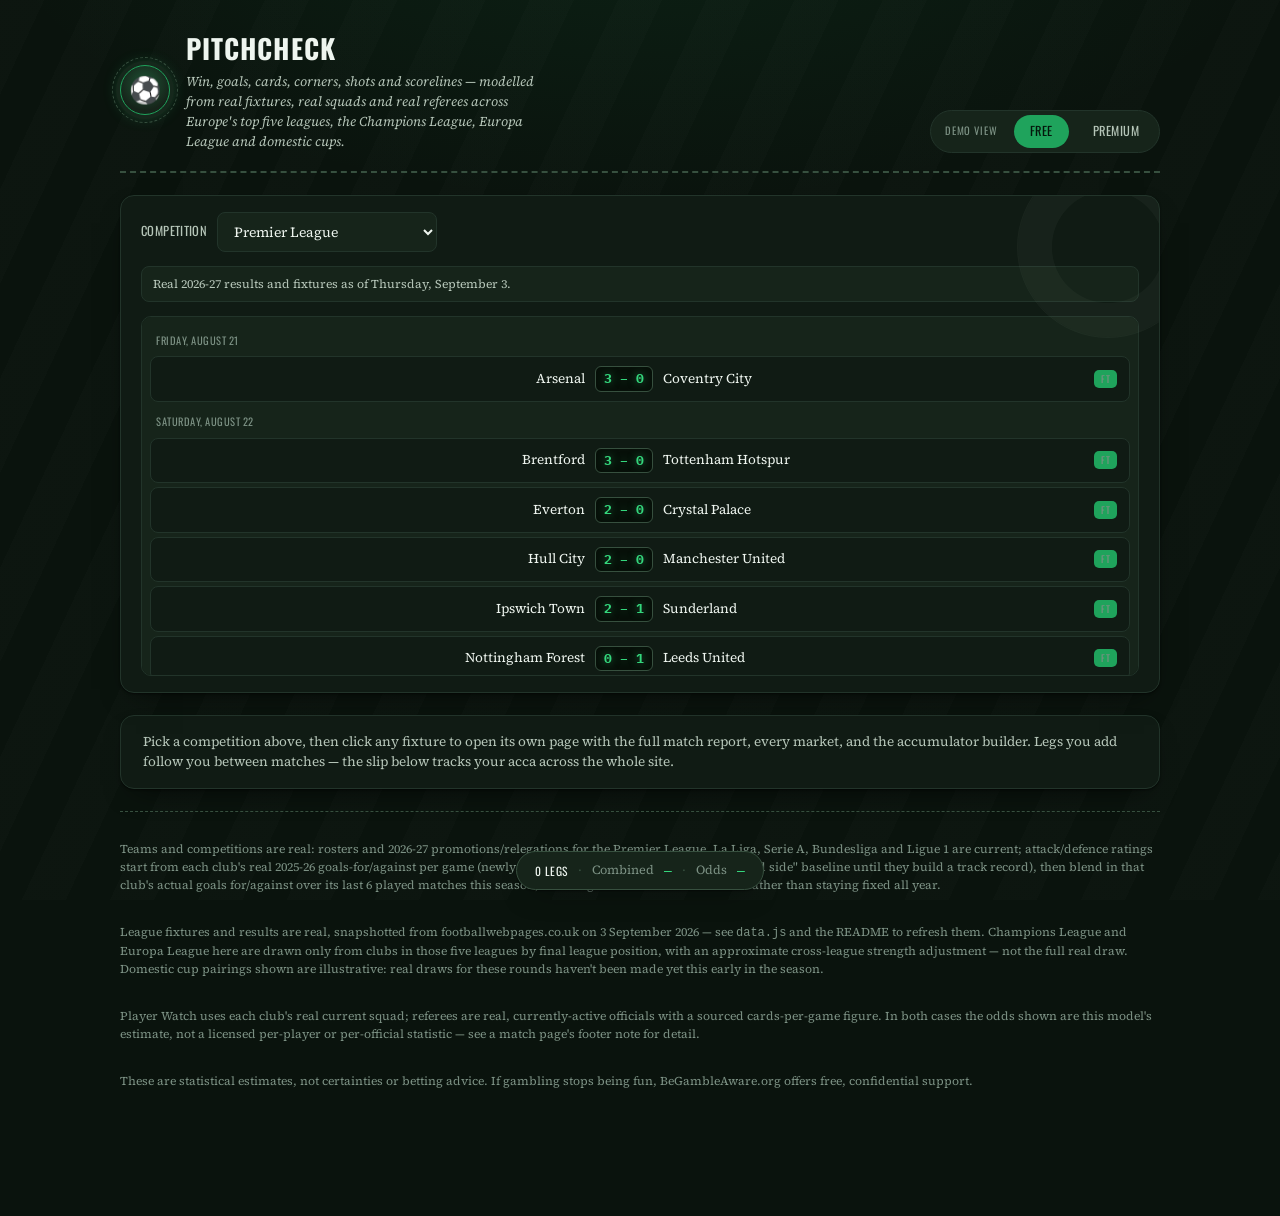
==== commit a13a6c5e: "Add files via upload" ====
--- a/index.html
+++ b/index.html
@@ -56,7 +56,7 @@
   </section>
 
   <footer class="site-footer">
-    <p>Teams and competitions are real: rosters and 2026-27 promotions/relegations for the Premier League, La Liga, Serie A, Bundesliga and Ligue 1 are current; attack/defence ratings are derived from each club's real 2025-26 goals-for/against per game (newly promoted sides use a standard "promoted side" baseline until they build a track record).</p>
+    <p>Teams and competitions are real: rosters and 2026-27 promotions/relegations for the Premier League, La Liga, Serie A, Bundesliga and Ligue 1 are current; attack/defence ratings start from each club's real 2025-26 goals-for/against per game (newly promoted sides use a standard "promoted side" baseline until they build a track record), then blend in that club's actual goals for/against over its last 6 played matches this season, so ratings move with current form rather than staying fixed all year.</p>
     <p>League fixtures and results are real, snapshotted from footballwebpages.co.uk on 3 September 2026 — see <code>data.js</code> and the README to refresh them. Champions League and Europa League here are drawn only from clubs in those five leagues by final league position, with an approximate cross-league strength adjustment — not the full real draw. Domestic cup pairings shown are illustrative: real draws for these rounds haven't been made yet this early in the season.</p>
     <p>Player Watch uses each club's real current squad; referees are real, currently-active officials with a sourced cards-per-game figure. In both cases the odds shown are this model's estimate, not a licensed per-player or per-official statistic — see a match page's footer note for detail.</p>
     <p>These are statistical estimates, not certainties or betting advice. If gambling stops being fun, BeGambleAware.org offers free, confidential support.</p>
--- a/styles.css
+++ b/styles.css
@@ -518,7 +518,6 @@
 .hm-corner{ background:transparent; }
 
 /* ---------- Acca ---------- */
-.acca-add-row{ display:flex; flex-wrap:wrap; gap:7px; margin-bottom: 16px; }
 .market-btn{
   border: 1px solid var(--hairline);
   background: var(--surface-2);
@@ -538,6 +537,39 @@
 
 .acca-layout{ display:grid; grid-template-columns: 1.3fr 1fr; gap: 22px; }
 @media (max-width: 780px){ .acca-layout{ grid-template-columns: 1fr; } }
+.acca-layout.single{ display:block; }
+.acca-layout.single .slip{ max-width: 460px; }
+@media (max-width: 780px){ .acca-layout.single .slip{ max-width:none; } }
+
+/* ---------- Clickable market values (Every Market -> acca) ---------- */
+.pick-hint{ margin-top:-8px; }
+.pickable{ cursor:pointer; transition: background-color .12s ease, border-color .12s ease, color .12s ease, outline-color .12s ease; }
+.pickable:focus-visible{ outline: 2px solid var(--focus); outline-offset: 2px; }
+
+.mini-list li.pickable:hover{ border-color: var(--accent); }
+.mini-list li.picked{ background: var(--accent); border-color: var(--accent); color:#04170C; }
+.mini-list li.picked .v{ color:#04170C; }
+.mini-list li.picked .sub{ color: rgba(4,23,12,0.72); }
+
+.stat-tile.pickable:hover{ border-color: var(--accent); }
+.stat-tile.picked{ background: var(--accent); border-color: var(--accent); }
+.stat-tile.picked .label{ color: rgba(4,23,12,0.78); }
+.stat-tile.picked .value{ color:#04170C; }
+.stat-tile.picked .meter{ background: rgba(4,23,12,0.25); }
+.stat-tile.picked .meter > i{ background:#04170C; }
+
+.score-list li.pickable{ border-radius:6px; padding: 4px 6px; margin: 0 -6px; }
+.score-list li.pickable:hover{ background: var(--surface-2); }
+.score-list li.picked{ background: var(--accent); color:#04170C; }
+.score-list li.picked .rank, .score-list li.picked .sc, .score-list li.picked .p{ color:#04170C; }
+.score-list li.picked .bar{ background: rgba(4,23,12,0.25); }
+.score-list li.picked .bar > i{ background:#04170C; }
+
+.data-table td.pickable:hover{ background: var(--surface-2); }
+.data-table td.picked{ background: var(--accent); color:#04170C; font-weight:700; border-radius:4px; }
+
+.hm-cell.pickable:hover{ outline: 2px solid var(--ink-muted); outline-offset:-2px; }
+.hm-cell.picked{ outline: 2px solid var(--accent-bright); outline-offset:-2px; }
 
 .slip{
   background: var(--surface-2);
